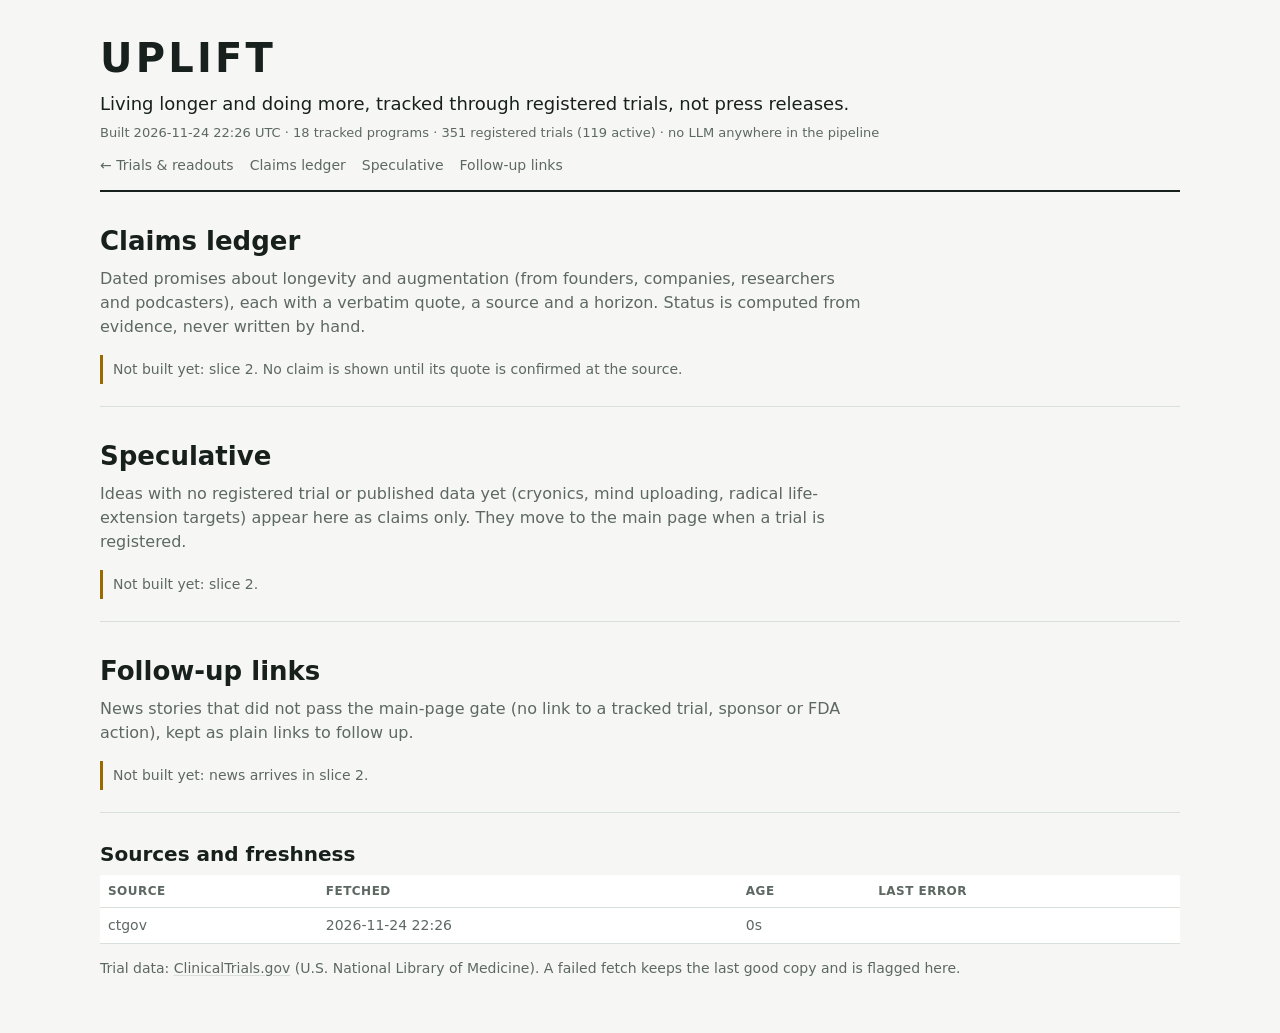
==== docs/claims.html @ c0e05e1e "chore: refresh 2026-11-24 22:26 UTC" ====
<!doctype html>
<html lang="en">
<head>
<meta charset="utf-8">
<meta name="viewport" content="width=device-width, initial-scale=1">
<title>UPLIFT — claims</title>
<meta name="description" content="Frontier human enhancement — longevity, brain-computer interfaces, augmentation — tracked through registered trials. Refreshed on a schedule.">
<style>:root {
  --bg: #f6f7f5; --panel: #ffffff; --ink: #18201d; --muted: #5d6863; --rule: #d9dfdb;
  --accent: #0f7a6b; --stale: #b4462d; --warn: #9a6a00;
}
@media (prefers-color-scheme: dark) {
  :root {
    --bg: #111614; --panel: #18201d; --ink: #e4ebe7; --muted: #94a19b; --rule: #2a3430;
    --accent: #3cc2ab; --stale: #e0775c; --warn: #d9a93a;
  }
}
* { box-sizing: border-box; }
body {
  margin: 0; background: var(--bg); color: var(--ink);
  font: 16px/1.5 system-ui, -apple-system, "Segoe UI", Roboto, sans-serif;
}
main { max-width: 1120px; margin: 0 auto; padding: 0 20px 40px; }
a { color: inherit; text-decoration-color: var(--rule); text-underline-offset: 2px; }
a:hover { text-decoration-color: var(--accent); }
header.mast { border-bottom: 2px solid var(--ink); padding: 28px 0 14px; }
header.mast h1 { margin: 0; font-size: 40px; letter-spacing: 0.08em; }
header.mast h1 a { text-decoration: none; }
.dek { margin: 2px 0 6px; font-size: 18px; }
.meta { color: var(--muted); font-size: 13px; }
nav.toc { display: flex; flex-wrap: wrap; gap: 6px 16px; margin-top: 12px; font-size: 14px; }
nav.toc a { color: var(--muted); text-decoration: none; }
nav.toc a:hover { color: var(--ink); }
nav.toc a.toc-claims { color: var(--accent); font-weight: 600; }
section { padding: 30px 0 8px; border-bottom: 1px solid var(--rule); }
h2 { margin: 0 0 6px; font-size: 26px; }
h3.lane { margin: 26px 0 8px; font-size: 14px; text-transform: uppercase; letter-spacing: 0.08em; color: var(--accent); }
.lede { color: var(--muted); margin: 0 0 16px; max-width: 75ch; }
.note, .cap { color: var(--muted); font-size: 13px; }
.stale { color: var(--stale); font-weight: 600; }
.pending { border-left: 3px solid var(--warn); padding: 4px 10px; color: var(--muted); font-size: 14px; }
.next-k { font-size: 12px; color: var(--muted); text-transform: uppercase; letter-spacing: 0.06em; }
.next-title { font-size: 21px; font-weight: 700; margin: 4px 0 2px; max-width: 80ch; }
.clock { font-size: 44px; font-weight: 300; color: var(--accent); font-variant-numeric: tabular-nums; }
.clock b { font-weight: 700; }
ol.after { list-style: none; padding: 0; margin: 14px 0 6px; font-size: 14px; }
ol.after li { padding: 4px 0; border-top: 1px dotted var(--rule); }
.when { color: var(--muted); font-variant-numeric: tabular-nums; white-space: nowrap; }
ol.after .when { margin-right: 8px; }
.tbl-wrap { overflow-x: auto; }
table { width: 100%; border-collapse: collapse; font-size: 14px; background: var(--panel); }
th, td { text-align: left; vertical-align: top; padding: 7px 8px; border-bottom: 1px solid var(--rule); }
th { font-size: 12px; color: var(--muted); text-transform: uppercase; letter-spacing: 0.04em; font-weight: 600; }
tr.inactive td { opacity: 0.62; }
details.prog { background: var(--panel); border: 1px solid var(--rule); border-radius: 6px; margin: 0 0 10px; padding: 8px 12px; }
details.prog summary { cursor: pointer; line-height: 1.6; }
details.prog .tbl-wrap { margin-top: 8px; }
.badge { display: inline-block; font-size: 11px; padding: 0 6px; border: 1px solid var(--accent); color: var(--accent); border-radius: 10px; margin-left: 4px; }
.count { float: right; font-size: 13px; color: var(--muted); }
.flag { display: inline-block; font-size: 11px; padding: 0 5px; margin-right: 3px; border: 1px solid var(--rule); border-radius: 3px; color: var(--muted); }
.flag.on { border-color: var(--accent); color: var(--accent); font-weight: 700; }
.flags .n { font-size: 12px; color: var(--muted); white-space: nowrap; }
.chg { font-size: 12px; padding: 0 5px; border-radius: 3px; background: var(--bg); }
.chg.results { color: var(--accent); font-weight: 600; }
.chg.status, .chg.date { color: var(--warn); }
ul.rules li { margin-bottom: 6px; max-width: 80ch; }
footer { padding-top: 26px; color: var(--muted); font-size: 14px; }
footer h2 { font-size: 20px; color: var(--ink); }
@media (max-width: 640px) {
  header.mast h1 { font-size: 30px; }
  .clock { font-size: 34px; }
  .count { float: none; display: block; }
  th:nth-child(5), td:nth-child(5) { display: none; }
}
.overdue { color: var(--warn); font-size: 12px; font-weight: 600; }
.note a, code { overflow-wrap: anywhere; word-break: break-word; }

/* Actionable summary */
section.summary { padding-top: 22px; }
.sum-grid { display: grid; grid-template-columns: repeat(auto-fit, minmax(250px, 1fr)); gap: 14px; }
.sum { background: var(--panel); border: 1px solid var(--rule); border-top: 3px solid var(--accent); border-radius: 6px; padding: 10px 12px; }
.sum.soon { border-top-color: var(--accent); }
.sum.watch { border-top-color: var(--warn); }
.sum.caution { border-top-color: var(--stale); }
.sum h3 { margin: 0; font-size: 16px; }
.sum .rule { margin: 0 0 8px; font-size: 12px; color: var(--muted); }
.sum ul { list-style: none; padding: 0; margin: 0; font-size: 14px; }
.sum li { padding: 5px 0; border-top: 1px dotted var(--rule); line-height: 1.35; }
.sum .none { color: var(--muted); font-size: 14px; font-style: italic; margin: 4px 0; }
.sum .dev-k { margin-top: 12px; }
td.grade { white-space: nowrap; cursor: help; }
td.grade b { display: inline-block; min-width: 1.4em; text-align: center; border-radius: 3px; padding: 0 3px; }
td.gA b { background: var(--accent); color: var(--panel); }
td.gB b { border: 1px solid var(--accent); color: var(--accent); }
td.gC b { border: 1px solid var(--warn); color: var(--warn); }
td.gD b { background: var(--stale); color: var(--panel); }
</style>
<link rel="stylesheet" href="https://gcicc.github.io/suite/network.css">
<script src="https://gcicc.github.io/suite/network.js" data-section="uplift" data-built="2026-11-24 22:26 UTC" data-next="every 6h" defer></script>
</head>
<body>
<main>
<header class="mast">
  <h1><a href="index.html">UPLIFT</a></h1>
  <p class="dek">Living longer and doing more, tracked through registered trials, not press releases.</p>
  <div class="meta">Built 2026-11-24 22:26 UTC · 18 tracked programs · 351 registered trials (119 active) · no LLM anywhere in the pipeline</div>
  <nav class="toc">
    <a href="index.html">← Trials &amp; readouts</a>
    <a href="#ledger">Claims ledger</a>
    <a href="#speculative">Speculative</a>
    <a href="#followup">Follow-up links</a>
  </nav>
</header>

<section id="ledger">
  <h2>Claims ledger</h2>
  <p class="lede">Dated promises about longevity and augmentation (from founders, companies, researchers and podcasters), each with a verbatim quote, a source and a horizon. Status is computed from evidence, never written by hand.</p>
  <p class="pending">Not built yet: slice 2. No claim is shown until its quote is confirmed at the source.</p>
</section>

<section id="speculative">
  <h2>Speculative</h2>
  <p class="lede">Ideas with no registered trial or published data yet (cryonics, mind uploading, radical life-extension targets) appear here as claims only. They move to the main page when a trial is registered.</p>
  <p class="pending">Not built yet: slice 2.</p>
</section>

<section id="followup">
  <h2>Follow-up links</h2>
  <p class="lede">News stories that did not pass the main-page gate (no link to a tracked trial, sponsor or FDA action), kept as plain links to follow up.</p>
  <p class="pending">Not built yet: news arrives in slice 2.</p>
</section>


<footer id="sources">
  <h2>Sources and freshness</h2>
  <div class="tbl-wrap"><table>
    <tr><th>Source</th><th>Fetched</th><th>Age</th><th>Last error</th></tr>
    <tr><td>ctgov</td><td>2026-11-24 22:26</td><td class="">0s</td><td></td></tr>
  </table></div>
  <p>Trial data: <a href="https://clinicaltrials.gov/">ClinicalTrials.gov</a> (U.S. National Library of Medicine). A failed fetch keeps the last good copy and is flagged here.</p>
</footer>
</main>
</body>
</html>
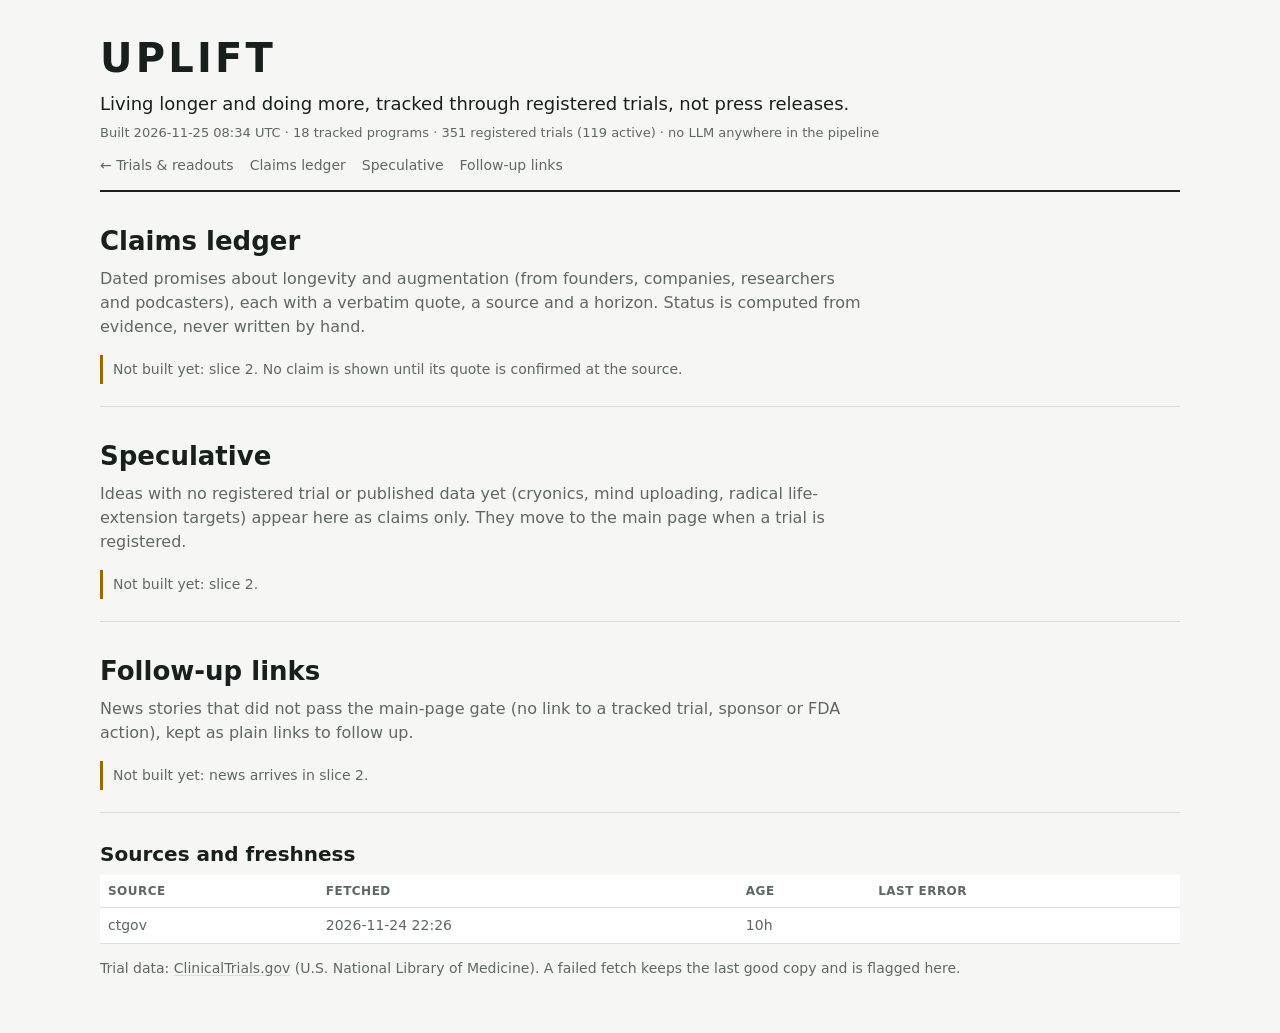
==== commit 23405a1c: "chore: refresh 2026-11-25 08:34 UTC" ====
--- a/docs/claims.html
+++ b/docs/claims.html
@@ -96,14 +96,14 @@
 td.gD b { background: var(--stale); color: var(--panel); }
 </style>
 <link rel="stylesheet" href="https://gcicc.github.io/suite/network.css">
-<script src="https://gcicc.github.io/suite/network.js" data-section="uplift" data-built="2026-11-24 22:26 UTC" data-next="every 6h" defer></script>
+<script src="https://gcicc.github.io/suite/network.js" data-section="uplift" data-built="2026-11-25 08:34 UTC" data-next="every 6h" defer></script>
 </head>
 <body>
 <main>
 <header class="mast">
   <h1><a href="index.html">UPLIFT</a></h1>
   <p class="dek">Living longer and doing more, tracked through registered trials, not press releases.</p>
-  <div class="meta">Built 2026-11-24 22:26 UTC · 18 tracked programs · 351 registered trials (119 active) · no LLM anywhere in the pipeline</div>
+  <div class="meta">Built 2026-11-25 08:34 UTC · 18 tracked programs · 351 registered trials (119 active) · no LLM anywhere in the pipeline</div>
   <nav class="toc">
     <a href="index.html">← Trials &amp; readouts</a>
     <a href="#ledger">Claims ledger</a>
@@ -135,7 +135,7 @@
   <h2>Sources and freshness</h2>
   <div class="tbl-wrap"><table>
     <tr><th>Source</th><th>Fetched</th><th>Age</th><th>Last error</th></tr>
-    <tr><td>ctgov</td><td>2026-11-24 22:26</td><td class="">0s</td><td></td></tr>
+    <tr><td>ctgov</td><td>2026-11-24 22:26</td><td class="">10h</td><td></td></tr>
   </table></div>
   <p>Trial data: <a href="https://clinicaltrials.gov/">ClinicalTrials.gov</a> (U.S. National Library of Medicine). A failed fetch keeps the last good copy and is flagged here.</p>
 </footer>
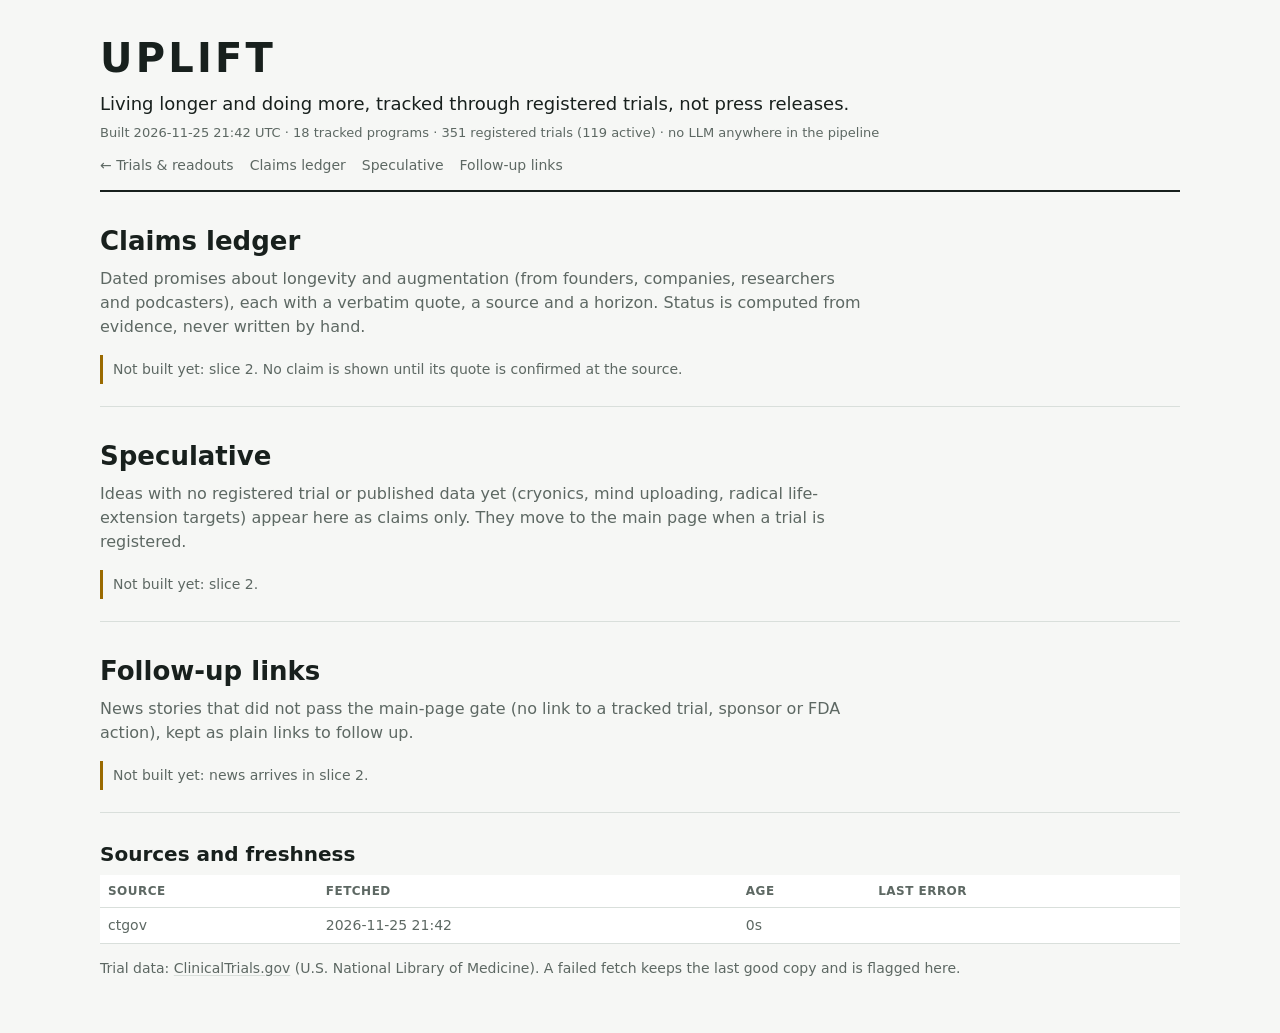
==== commit c3d454d8: "chore: refresh 2026-11-25 21:42 UTC" ====
--- a/docs/claims.html
+++ b/docs/claims.html
@@ -96,14 +96,14 @@
 td.gD b { background: var(--stale); color: var(--panel); }
 </style>
 <link rel="stylesheet" href="https://gcicc.github.io/suite/network.css">
-<script src="https://gcicc.github.io/suite/network.js" data-section="uplift" data-built="2026-11-25 08:34 UTC" data-next="every 6h" defer></script>
+<script src="https://gcicc.github.io/suite/network.js" data-section="uplift" data-built="2026-11-25 21:42 UTC" data-next="every 6h" defer></script>
 </head>
 <body>
 <main>
 <header class="mast">
   <h1><a href="index.html">UPLIFT</a></h1>
   <p class="dek">Living longer and doing more, tracked through registered trials, not press releases.</p>
-  <div class="meta">Built 2026-11-25 08:34 UTC · 18 tracked programs · 351 registered trials (119 active) · no LLM anywhere in the pipeline</div>
+  <div class="meta">Built 2026-11-25 21:42 UTC · 18 tracked programs · 351 registered trials (119 active) · no LLM anywhere in the pipeline</div>
   <nav class="toc">
     <a href="index.html">← Trials &amp; readouts</a>
     <a href="#ledger">Claims ledger</a>
@@ -135,7 +135,7 @@
   <h2>Sources and freshness</h2>
   <div class="tbl-wrap"><table>
     <tr><th>Source</th><th>Fetched</th><th>Age</th><th>Last error</th></tr>
-    <tr><td>ctgov</td><td>2026-11-24 22:26</td><td class="">10h</td><td></td></tr>
+    <tr><td>ctgov</td><td>2026-11-25 21:42</td><td class="">0s</td><td></td></tr>
   </table></div>
   <p>Trial data: <a href="https://clinicaltrials.gov/">ClinicalTrials.gov</a> (U.S. National Library of Medicine). A failed fetch keeps the last good copy and is flagged here.</p>
 </footer>
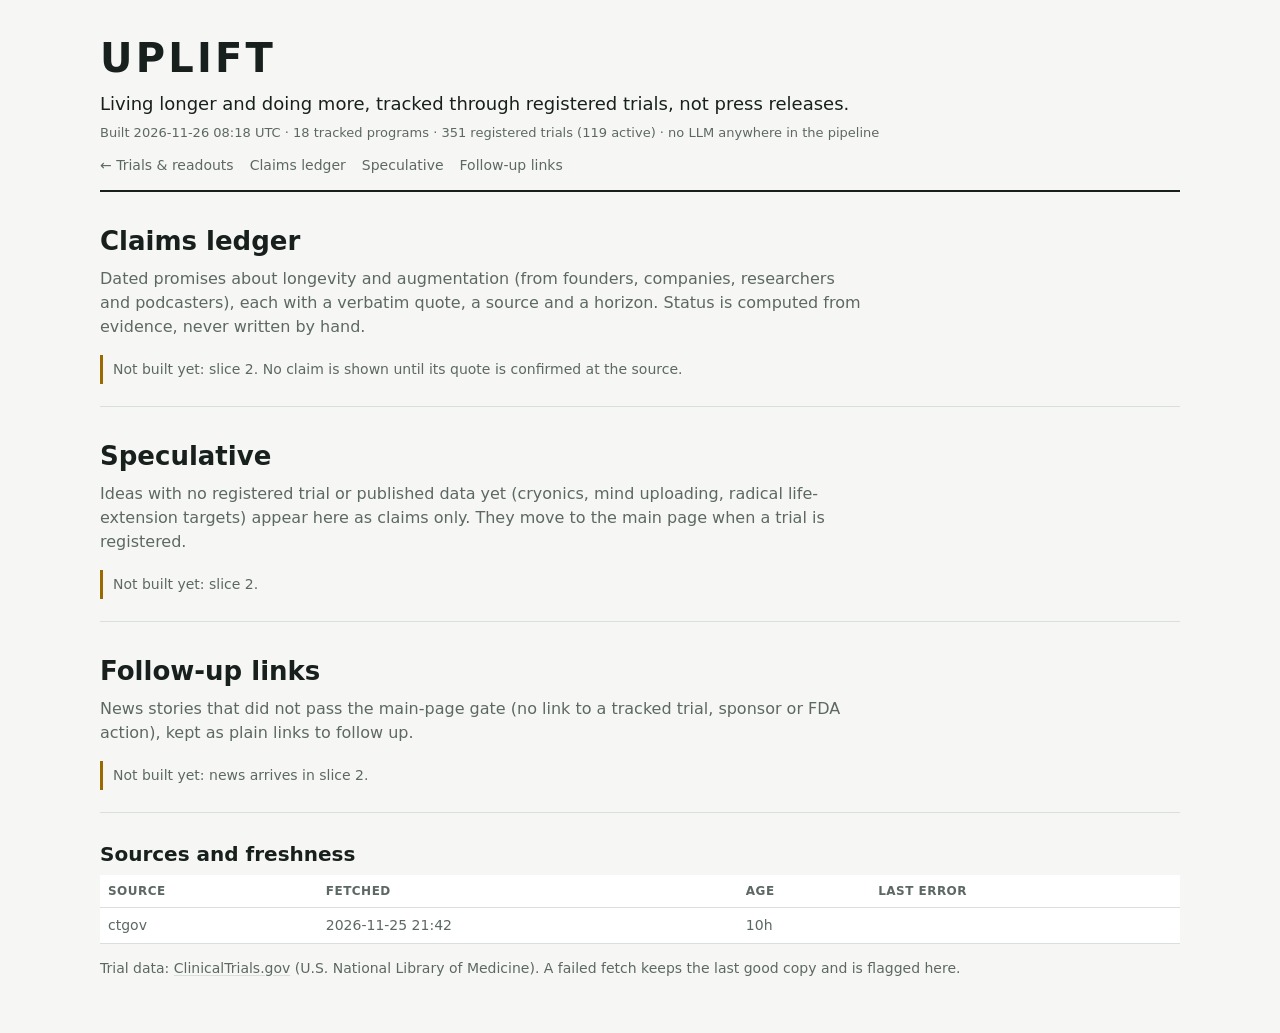
==== commit 270c9f64: "chore: refresh 2026-11-26 08:18 UTC" ====
--- a/docs/claims.html
+++ b/docs/claims.html
@@ -96,14 +96,14 @@
 td.gD b { background: var(--stale); color: var(--panel); }
 </style>
 <link rel="stylesheet" href="https://gcicc.github.io/suite/network.css">
-<script src="https://gcicc.github.io/suite/network.js" data-section="uplift" data-built="2026-11-25 21:42 UTC" data-next="every 6h" defer></script>
+<script src="https://gcicc.github.io/suite/network.js" data-section="uplift" data-built="2026-11-26 08:18 UTC" data-next="every 6h" defer></script>
 </head>
 <body>
 <main>
 <header class="mast">
   <h1><a href="index.html">UPLIFT</a></h1>
   <p class="dek">Living longer and doing more, tracked through registered trials, not press releases.</p>
-  <div class="meta">Built 2026-11-25 21:42 UTC · 18 tracked programs · 351 registered trials (119 active) · no LLM anywhere in the pipeline</div>
+  <div class="meta">Built 2026-11-26 08:18 UTC · 18 tracked programs · 351 registered trials (119 active) · no LLM anywhere in the pipeline</div>
   <nav class="toc">
     <a href="index.html">← Trials &amp; readouts</a>
     <a href="#ledger">Claims ledger</a>
@@ -135,7 +135,7 @@
   <h2>Sources and freshness</h2>
   <div class="tbl-wrap"><table>
     <tr><th>Source</th><th>Fetched</th><th>Age</th><th>Last error</th></tr>
-    <tr><td>ctgov</td><td>2026-11-25 21:42</td><td class="">0s</td><td></td></tr>
+    <tr><td>ctgov</td><td>2026-11-25 21:42</td><td class="">10h</td><td></td></tr>
   </table></div>
   <p>Trial data: <a href="https://clinicaltrials.gov/">ClinicalTrials.gov</a> (U.S. National Library of Medicine). A failed fetch keeps the last good copy and is flagged here.</p>
 </footer>
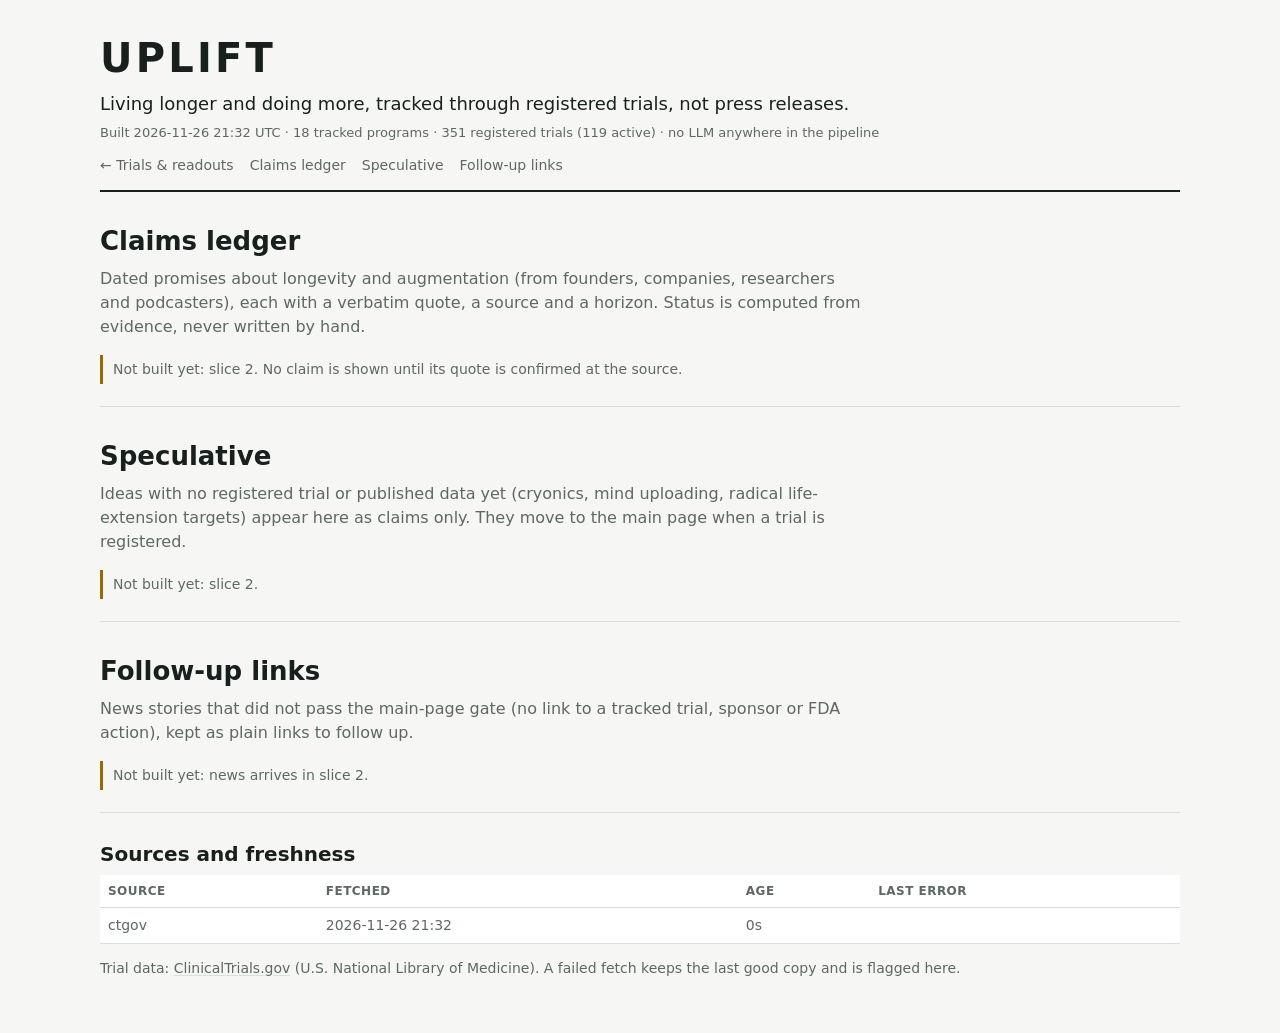
==== commit 3f82121e: "chore: refresh 2026-11-26 21:32 UTC" ====
--- a/docs/claims.html
+++ b/docs/claims.html
@@ -96,14 +96,14 @@
 td.gD b { background: var(--stale); color: var(--panel); }
 </style>
 <link rel="stylesheet" href="https://gcicc.github.io/suite/network.css">
-<script src="https://gcicc.github.io/suite/network.js" data-section="uplift" data-built="2026-11-26 08:18 UTC" data-next="every 6h" defer></script>
+<script src="https://gcicc.github.io/suite/network.js" data-section="uplift" data-built="2026-11-26 21:32 UTC" data-next="every 6h" defer></script>
 </head>
 <body>
 <main>
 <header class="mast">
   <h1><a href="index.html">UPLIFT</a></h1>
   <p class="dek">Living longer and doing more, tracked through registered trials, not press releases.</p>
-  <div class="meta">Built 2026-11-26 08:18 UTC · 18 tracked programs · 351 registered trials (119 active) · no LLM anywhere in the pipeline</div>
+  <div class="meta">Built 2026-11-26 21:32 UTC · 18 tracked programs · 351 registered trials (119 active) · no LLM anywhere in the pipeline</div>
   <nav class="toc">
     <a href="index.html">← Trials &amp; readouts</a>
     <a href="#ledger">Claims ledger</a>
@@ -135,7 +135,7 @@
   <h2>Sources and freshness</h2>
   <div class="tbl-wrap"><table>
     <tr><th>Source</th><th>Fetched</th><th>Age</th><th>Last error</th></tr>
-    <tr><td>ctgov</td><td>2026-11-25 21:42</td><td class="">10h</td><td></td></tr>
+    <tr><td>ctgov</td><td>2026-11-26 21:32</td><td class="">0s</td><td></td></tr>
   </table></div>
   <p>Trial data: <a href="https://clinicaltrials.gov/">ClinicalTrials.gov</a> (U.S. National Library of Medicine). A failed fetch keeps the last good copy and is flagged here.</p>
 </footer>
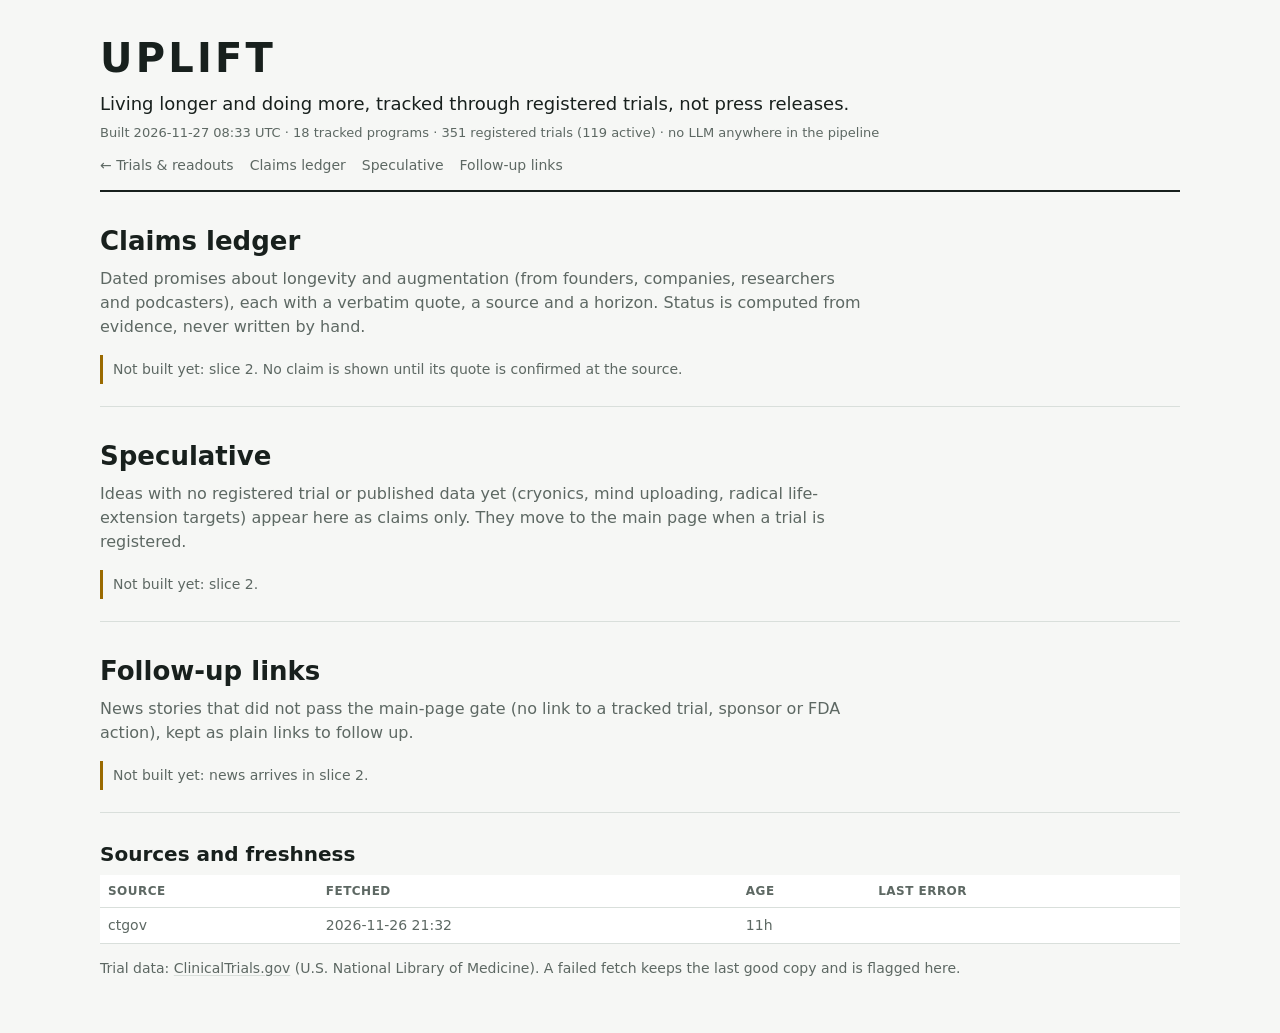
==== commit 51b9929c: "chore: refresh 2026-11-27 08:33 UTC" ====
--- a/docs/claims.html
+++ b/docs/claims.html
@@ -96,14 +96,14 @@
 td.gD b { background: var(--stale); color: var(--panel); }
 </style>
 <link rel="stylesheet" href="https://gcicc.github.io/suite/network.css">
-<script src="https://gcicc.github.io/suite/network.js" data-section="uplift" data-built="2026-11-26 21:32 UTC" data-next="every 6h" defer></script>
+<script src="https://gcicc.github.io/suite/network.js" data-section="uplift" data-built="2026-11-27 08:33 UTC" data-next="every 6h" defer></script>
 </head>
 <body>
 <main>
 <header class="mast">
   <h1><a href="index.html">UPLIFT</a></h1>
   <p class="dek">Living longer and doing more, tracked through registered trials, not press releases.</p>
-  <div class="meta">Built 2026-11-26 21:32 UTC · 18 tracked programs · 351 registered trials (119 active) · no LLM anywhere in the pipeline</div>
+  <div class="meta">Built 2026-11-27 08:33 UTC · 18 tracked programs · 351 registered trials (119 active) · no LLM anywhere in the pipeline</div>
   <nav class="toc">
     <a href="index.html">← Trials &amp; readouts</a>
     <a href="#ledger">Claims ledger</a>
@@ -135,7 +135,7 @@
   <h2>Sources and freshness</h2>
   <div class="tbl-wrap"><table>
     <tr><th>Source</th><th>Fetched</th><th>Age</th><th>Last error</th></tr>
-    <tr><td>ctgov</td><td>2026-11-26 21:32</td><td class="">0s</td><td></td></tr>
+    <tr><td>ctgov</td><td>2026-11-26 21:32</td><td class="">11h</td><td></td></tr>
   </table></div>
   <p>Trial data: <a href="https://clinicaltrials.gov/">ClinicalTrials.gov</a> (U.S. National Library of Medicine). A failed fetch keeps the last good copy and is flagged here.</p>
 </footer>
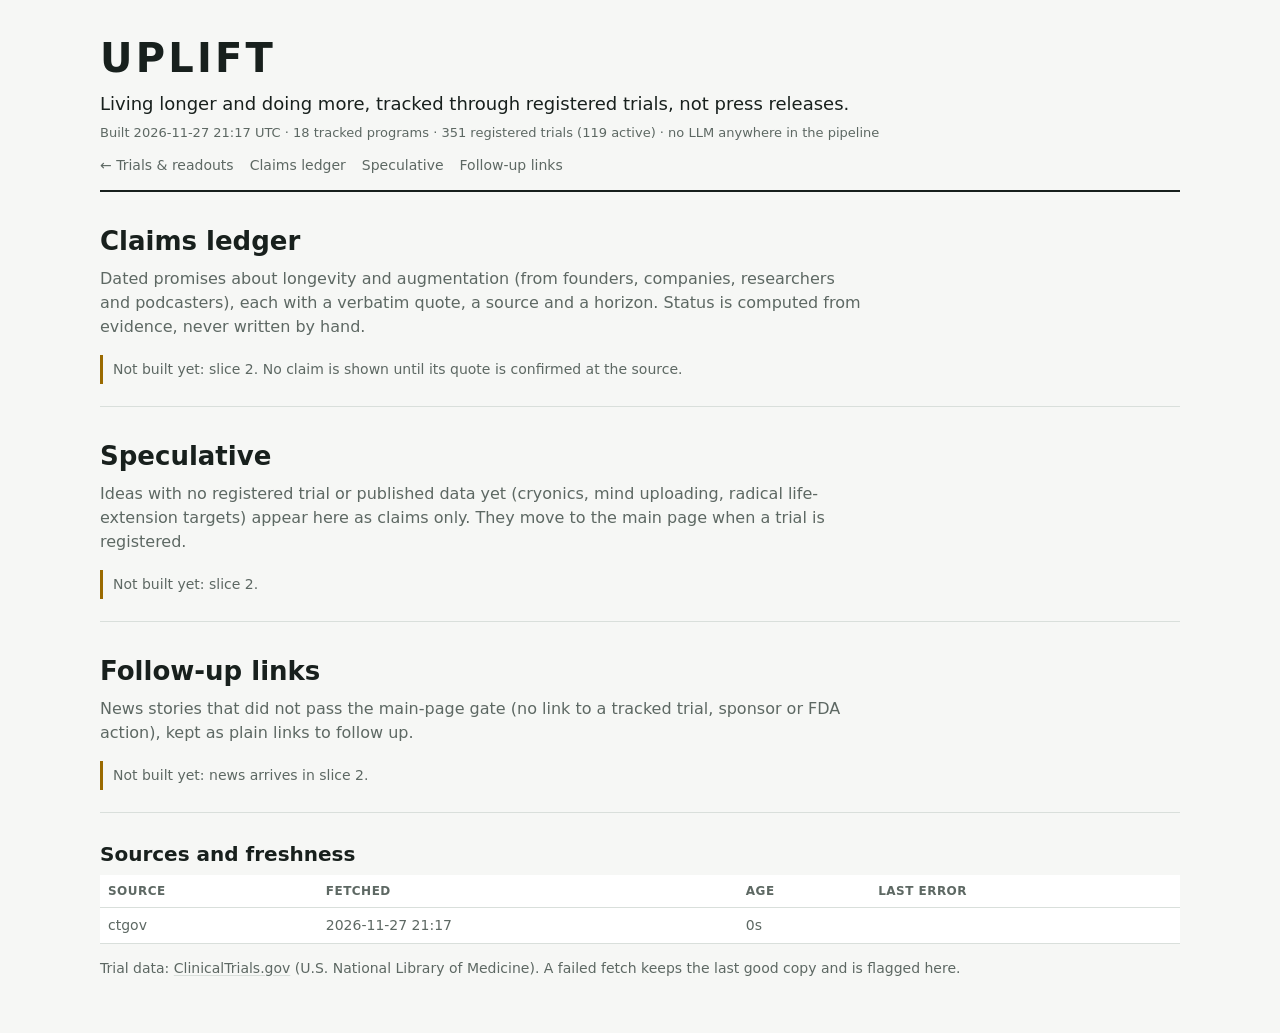
==== commit 8266d0b4: "chore: refresh 2026-11-27 21:17 UTC" ====
--- a/docs/claims.html
+++ b/docs/claims.html
@@ -96,14 +96,14 @@
 td.gD b { background: var(--stale); color: var(--panel); }
 </style>
 <link rel="stylesheet" href="https://gcicc.github.io/suite/network.css">
-<script src="https://gcicc.github.io/suite/network.js" data-section="uplift" data-built="2026-11-27 08:33 UTC" data-next="every 6h" defer></script>
+<script src="https://gcicc.github.io/suite/network.js" data-section="uplift" data-built="2026-11-27 21:17 UTC" data-next="every 6h" defer></script>
 </head>
 <body>
 <main>
 <header class="mast">
   <h1><a href="index.html">UPLIFT</a></h1>
   <p class="dek">Living longer and doing more, tracked through registered trials, not press releases.</p>
-  <div class="meta">Built 2026-11-27 08:33 UTC · 18 tracked programs · 351 registered trials (119 active) · no LLM anywhere in the pipeline</div>
+  <div class="meta">Built 2026-11-27 21:17 UTC · 18 tracked programs · 351 registered trials (119 active) · no LLM anywhere in the pipeline</div>
   <nav class="toc">
     <a href="index.html">← Trials &amp; readouts</a>
     <a href="#ledger">Claims ledger</a>
@@ -135,7 +135,7 @@
   <h2>Sources and freshness</h2>
   <div class="tbl-wrap"><table>
     <tr><th>Source</th><th>Fetched</th><th>Age</th><th>Last error</th></tr>
-    <tr><td>ctgov</td><td>2026-11-26 21:32</td><td class="">11h</td><td></td></tr>
+    <tr><td>ctgov</td><td>2026-11-27 21:17</td><td class="">0s</td><td></td></tr>
   </table></div>
   <p>Trial data: <a href="https://clinicaltrials.gov/">ClinicalTrials.gov</a> (U.S. National Library of Medicine). A failed fetch keeps the last good copy and is flagged here.</p>
 </footer>
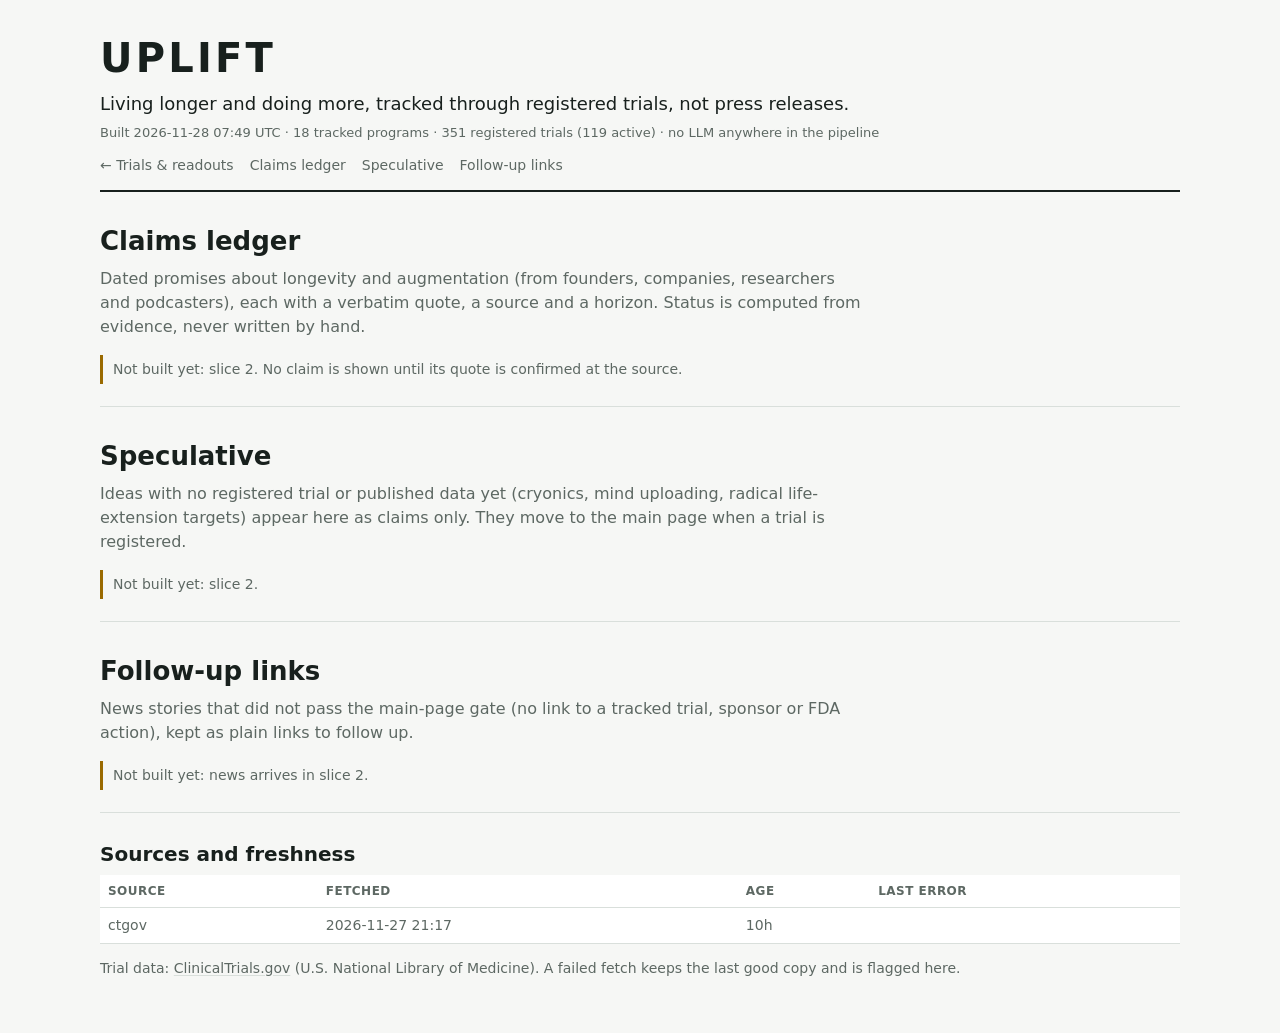
==== commit 61c103d5: "chore: refresh 2026-11-28 07:49 UTC" ====
--- a/docs/claims.html
+++ b/docs/claims.html
@@ -96,14 +96,14 @@
 td.gD b { background: var(--stale); color: var(--panel); }
 </style>
 <link rel="stylesheet" href="https://gcicc.github.io/suite/network.css">
-<script src="https://gcicc.github.io/suite/network.js" data-section="uplift" data-built="2026-11-27 21:17 UTC" data-next="every 6h" defer></script>
+<script src="https://gcicc.github.io/suite/network.js" data-section="uplift" data-built="2026-11-28 07:49 UTC" data-next="every 6h" defer></script>
 </head>
 <body>
 <main>
 <header class="mast">
   <h1><a href="index.html">UPLIFT</a></h1>
   <p class="dek">Living longer and doing more, tracked through registered trials, not press releases.</p>
-  <div class="meta">Built 2026-11-27 21:17 UTC · 18 tracked programs · 351 registered trials (119 active) · no LLM anywhere in the pipeline</div>
+  <div class="meta">Built 2026-11-28 07:49 UTC · 18 tracked programs · 351 registered trials (119 active) · no LLM anywhere in the pipeline</div>
   <nav class="toc">
     <a href="index.html">← Trials &amp; readouts</a>
     <a href="#ledger">Claims ledger</a>
@@ -135,7 +135,7 @@
   <h2>Sources and freshness</h2>
   <div class="tbl-wrap"><table>
     <tr><th>Source</th><th>Fetched</th><th>Age</th><th>Last error</th></tr>
-    <tr><td>ctgov</td><td>2026-11-27 21:17</td><td class="">0s</td><td></td></tr>
+    <tr><td>ctgov</td><td>2026-11-27 21:17</td><td class="">10h</td><td></td></tr>
   </table></div>
   <p>Trial data: <a href="https://clinicaltrials.gov/">ClinicalTrials.gov</a> (U.S. National Library of Medicine). A failed fetch keeps the last good copy and is flagged here.</p>
 </footer>
